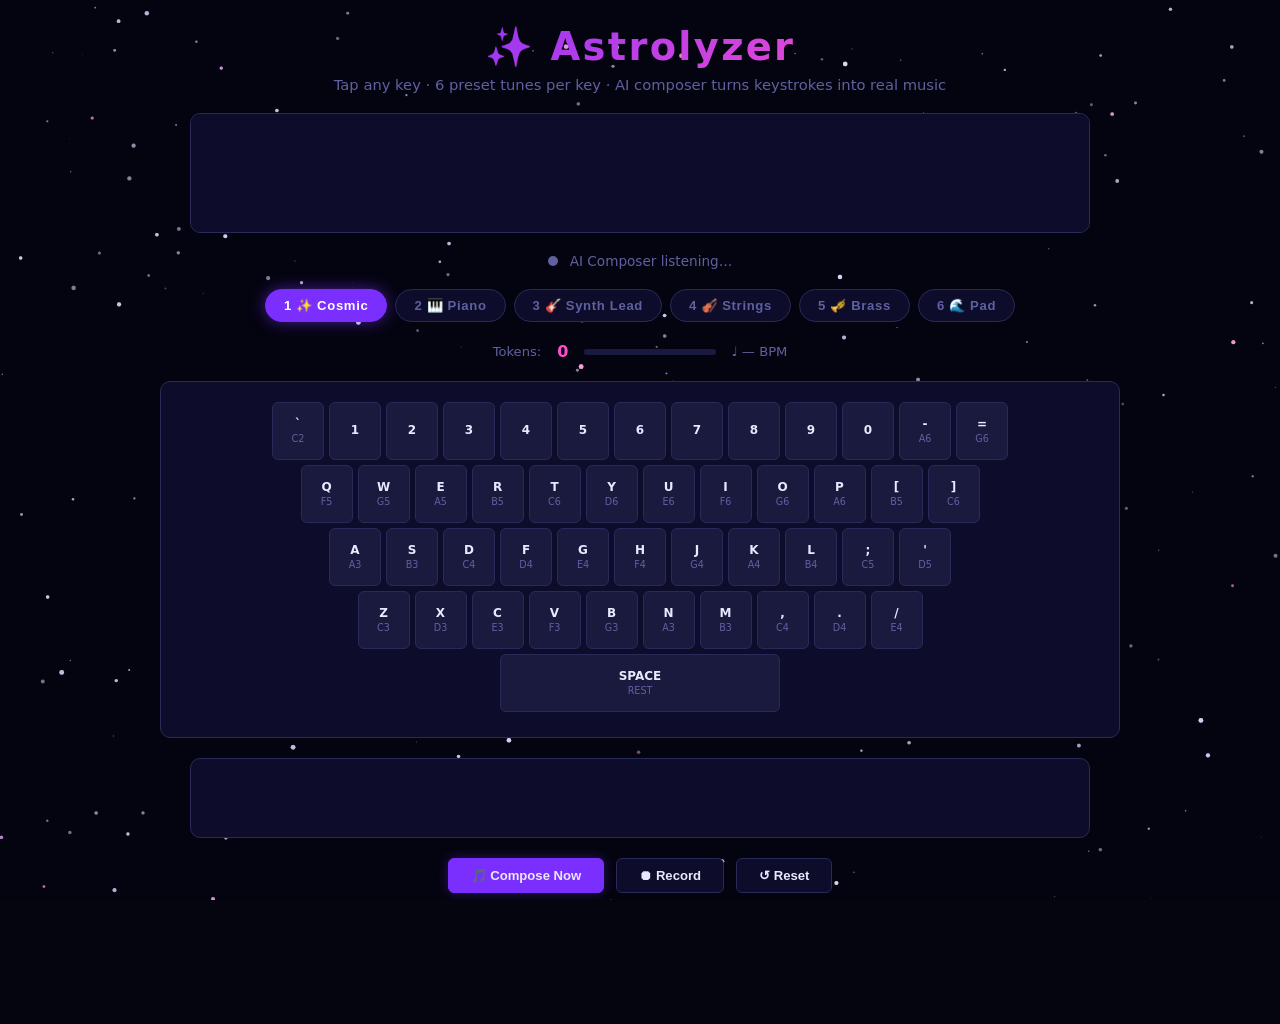
==== index.html @ dbb23461 "feat: add Astrolyzer cosmic keyboard synthesizer with AI composer - index.html: full single-page app" ====
<!DOCTYPE html>
<html lang="en">
<head>
  <meta charset="UTF-8" />
  <meta name="viewport" content="width=device-width, initial-scale=1.0" />
  <title>Astrolyzer – Cosmic Keyboard Synthesizer</title>
  <link rel="stylesheet" href="styles/main.css" />
</head>
<body>

<!-- Background starfield -->
<canvas id="starfield"></canvas>

<div id="app">

  <!-- ── Header ─────────────────────────────────────────── -->
  <header>
    <h1>✨ Astrolyzer</h1>
    <p>Tap any key · 6 preset tunes per key · AI composer turns keystrokes into real music</p>
  </header>

  <!-- ── Frequency spectrum visualizer ─────────────────── -->
  <div id="visualizer-wrap">
    <canvas id="visualizer"></canvas>
  </div>

  <!-- ── Composer status ────────────────────────────────── -->
  <div id="composer-status">
    <div class="dot" id="composer-dot"></div>
    <span id="composer-label">AI Composer listening…</span>
  </div>

  <!-- ── Preset selector (6 presets) ───────────────────── -->
  <div id="presets" role="group" aria-label="Sound presets">
    <!-- injected by main.js -->
  </div>

  <!-- ── Token bar ──────────────────────────────────────── -->
  <div id="token-bar">
    <span>Tokens:</span>
    <span id="token-count">0</span>
    <progress id="token-progress" max="16" value="0"></progress>
    <span id="tempo-label">♩ — BPM</span>
  </div>

  <!-- ── Virtual keyboard ───────────────────────────────── -->
  <div id="keyboard-wrap" aria-label="Virtual keyboard">
    <!-- Row 1: number row -->
    <div class="kb-row" id="row-num"></div>
    <!-- Row 2: QWERTY -->
    <div class="kb-row" id="row-q"></div>
    <!-- Row 3: ASDF -->
    <div class="kb-row" id="row-a"></div>
    <!-- Row 4: ZXCV -->
    <div class="kb-row" id="row-z"></div>
    <!-- Row 5: space -->
    <div class="kb-row" id="row-space"></div>
  </div>

  <!-- ── Song / token display ───────────────────────────── -->
  <div id="song-display" aria-live="polite" aria-label="Song tokens"></div>

  <!-- ── Controls ───────────────────────────────────────── -->
  <div id="controls">
    <button class="ctrl-btn primary" id="btn-compose">🎵 Compose Now</button>
    <button class="ctrl-btn" id="btn-record">⏺ Record</button>
    <button class="ctrl-btn danger" id="btn-reset">↺ Reset</button>
  </div>

  <!-- ── Knobs ──────────────────────────────────────────── -->
  <div id="knobs">
    <div class="knob-group">
      <label for="vol-slider">Volume</label>
      <input type="range" id="vol-slider" min="0" max="1" step="0.01" value="0.75" />
    </div>
    <div class="knob-group">
      <label for="reverb-slider">Reverb</label>
      <input type="range" id="reverb-slider" min="0" max="1" step="0.01" value="0.5" />
    </div>
  </div>

  <footer>
    Press <kbd>1</kbd>–<kbd>6</kbd> to switch presets &nbsp;|&nbsp;
    Tap any key to play &nbsp;|&nbsp;
    AI composer activates automatically ✨
  </footer>

</div><!-- /#app -->

<script type="module" src="src/main.js"></script>
</body>
</html>
---- styles/main.css ----
/* Astrolyzer – cosmic keyboard synthesizer */
*, *::before, *::after { box-sizing: border-box; margin: 0; padding: 0; }

:root {
  --bg: #050510;
  --panel: #0d0d2b;
  --accent: #7b2fff;
  --accent2: #ff4ecd;
  --text: #e8e8ff;
  --dim: #6060a0;
  --key-bg: #141432;
  --key-active: #7b2fff;
  --key-white: #1a1a3e;
  --radius: 10px;
}

html, body {
  height: 100%;
  background: var(--bg);
  color: var(--text);
  font-family: 'Segoe UI', system-ui, sans-serif;
  overflow-x: hidden;
}

/* ── Stars canvas (background) ───────────────────────────── */
#starfield {
  position: fixed;
  inset: 0;
  z-index: 0;
  pointer-events: none;
}

/* ── Layout ───────────────────────────────────────────────── */
#app {
  position: relative;
  z-index: 1;
  display: flex;
  flex-direction: column;
  align-items: center;
  min-height: 100vh;
  padding: 24px 16px 40px;
  gap: 20px;
}

/* ── Header ───────────────────────────────────────────────── */
header {
  text-align: center;
}
header h1 {
  font-size: 2.4rem;
  font-weight: 800;
  letter-spacing: .06em;
  background: linear-gradient(135deg, var(--accent), var(--accent2));
  -webkit-background-clip: text;
  -webkit-text-fill-color: transparent;
  background-clip: text;
}
header p {
  color: var(--dim);
  font-size: .92rem;
  margin-top: 6px;
}

/* ── Visualizer ───────────────────────────────────────────── */
#visualizer-wrap {
  width: 100%;
  max-width: 900px;
  background: var(--panel);
  border: 1px solid #2a2a5a;
  border-radius: var(--radius);
  overflow: hidden;
  height: 120px;
  position: relative;
}
#visualizer {
  width: 100%;
  height: 100%;
}

/* ── Composer status ──────────────────────────────────────── */
#composer-status {
  display: flex;
  align-items: center;
  gap: 12px;
  font-size: .85rem;
  color: var(--dim);
}
#composer-status .dot {
  width: 10px;
  height: 10px;
  border-radius: 50%;
  background: var(--dim);
  transition: background .3s, box-shadow .3s;
}
#composer-status .dot.active {
  background: var(--accent2);
  box-shadow: 0 0 10px var(--accent2);
}
#composer-label { transition: color .3s; }
#composer-label.active { color: var(--accent2); }

/* ── Preset selector ──────────────────────────────────────── */
#presets {
  display: flex;
  gap: 8px;
  flex-wrap: wrap;
  justify-content: center;
}
.preset-btn {
  padding: 8px 18px;
  border-radius: 20px;
  border: 1px solid #2a2a5a;
  background: var(--panel);
  color: var(--dim);
  cursor: pointer;
  font-size: .82rem;
  font-weight: 600;
  letter-spacing: .05em;
  transition: all .2s;
  user-select: none;
}
.preset-btn:hover { border-color: var(--accent); color: var(--text); }
.preset-btn.selected {
  background: var(--accent);
  border-color: var(--accent);
  color: #fff;
  box-shadow: 0 0 16px #7b2fff88;
}

/* ── Keyboard ─────────────────────────────────────────────── */
#keyboard-wrap {
  width: 100%;
  max-width: 960px;
  background: var(--panel);
  border: 1px solid #2a2a5a;
  border-radius: var(--radius);
  padding: 20px 16px;
}

.kb-row {
  display: flex;
  justify-content: center;
  gap: 5px;
  margin-bottom: 5px;
}

.key {
  display: flex;
  flex-direction: column;
  align-items: center;
  justify-content: center;
  min-width: 52px;
  height: 58px;
  border-radius: 6px;
  border: 1px solid #2a2a5a;
  background: var(--key-white);
  cursor: pointer;
  user-select: none;
  transition: background .08s, box-shadow .08s, transform .08s;
  position: relative;
  flex-shrink: 0;
}
.key .kb-label {
  font-size: .75rem;
  font-weight: 700;
  color: var(--text);
  line-height: 1;
}
.key .note-label {
  font-size: .6rem;
  color: var(--dim);
  margin-top: 3px;
}
.key:hover {
  border-color: var(--accent);
  background: #1e1e4a;
}
.key.active {
  background: var(--key-active);
  border-color: var(--accent);
  box-shadow: 0 0 18px var(--accent), 0 0 6px var(--accent2);
  transform: translateY(2px);
}
.key.composer-active {
  background: #2a1060;
  border-color: var(--accent2);
  box-shadow: 0 0 14px var(--accent2);
}

/* Space bar */
.key.space {
  min-width: 280px;
}

/* ── Token counter ────────────────────────────────────────── */
#token-bar {
  display: flex;
  align-items: center;
  gap: 16px;
  font-size: .82rem;
  color: var(--dim);
}
#token-count {
  font-weight: 700;
  color: var(--accent2);
  font-size: 1rem;
}
#token-bar progress {
  flex: 1;
  max-width: 200px;
  height: 6px;
  border-radius: 3px;
  appearance: none;
  background: #1a1a40;
  border: none;
}
#token-bar progress::-webkit-progress-bar { background: #1a1a40; border-radius: 3px; }
#token-bar progress::-webkit-progress-value {
  background: linear-gradient(90deg, var(--accent), var(--accent2));
  border-radius: 3px;
}

/* ── Song scroll ──────────────────────────────────────────── */
#song-display {
  width: 100%;
  max-width: 900px;
  background: var(--panel);
  border: 1px solid #2a2a5a;
  border-radius: var(--radius);
  padding: 14px 18px;
  font-size: .82rem;
  min-height: 80px;
  max-height: 160px;
  overflow-y: auto;
  color: var(--dim);
  line-height: 1.7;
}
#song-display span {
  display: inline-block;
  padding: 1px 5px;
  margin: 1px;
  border-radius: 4px;
  background: #1a1a40;
  color: var(--text);
  font-family: 'Courier New', monospace;
  font-size: .78rem;
}
#song-display span.composer {
  background: #2a1060;
  color: var(--accent2);
}

/* ── Controls ─────────────────────────────────────────────── */
#controls {
  display: flex;
  gap: 12px;
  flex-wrap: wrap;
  justify-content: center;
}
.ctrl-btn {
  padding: 9px 22px;
  border-radius: 6px;
  border: 1px solid #2a2a5a;
  background: var(--panel);
  color: var(--text);
  cursor: pointer;
  font-size: .82rem;
  font-weight: 600;
  transition: all .2s;
}
.ctrl-btn:hover { border-color: var(--accent); }
.ctrl-btn.danger:hover { border-color: #ff4e4e; color: #ff4e4e; }
.ctrl-btn.primary {
  background: var(--accent);
  border-color: var(--accent);
  box-shadow: 0 0 12px #7b2fff55;
}
.ctrl-btn.primary:hover { box-shadow: 0 0 22px #7b2fff99; }

/* ── Volume / tempo knobs ─────────────────────────────────── */
#knobs {
  display: flex;
  gap: 24px;
  align-items: center;
  flex-wrap: wrap;
  justify-content: center;
}
.knob-group {
  display: flex;
  flex-direction: column;
  align-items: center;
  gap: 6px;
  font-size: .78rem;
  color: var(--dim);
}
.knob-group label { font-weight: 600; }
.knob-group input[type=range] {
  width: 110px;
  accent-color: var(--accent);
}

/* ── Footer ───────────────────────────────────────────────── */
footer {
  color: var(--dim);
  font-size: .72rem;
  text-align: center;
}

/* ── Particle bursts ──────────────────────────────────────── */
.particle {
  position: fixed;
  border-radius: 50%;
  pointer-events: none;
  z-index: 999;
  animation: particle-fly 1s ease-out forwards;
}
@keyframes particle-fly {
  to { transform: translate(var(--dx), var(--dy)) scale(0); opacity: 0; }
}
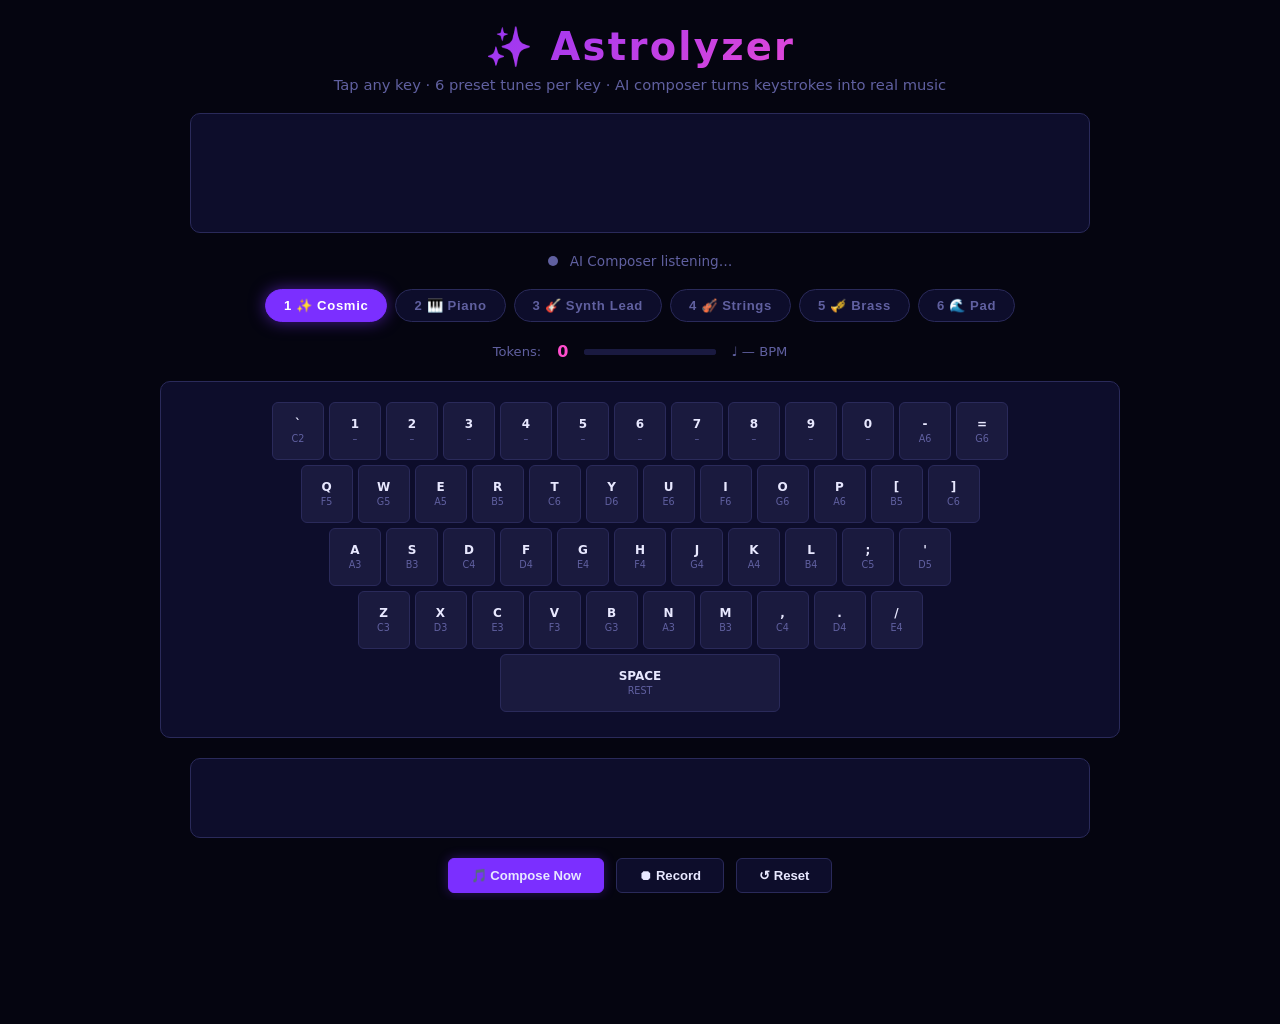
==== commit 9ff0610f: "fix: pre-render keyboard and presets in HTML for file:// compatibility Replace dynamic JS-built keyb" ====
--- a/index.html
+++ b/index.html
@@ -30,9 +30,14 @@
     <span id="composer-label">AI Composer listening…</span>
   </div>
 
-  <!-- ── Preset selector (6 presets) ───────────────────── -->
+  <!-- ── Preset selector – 6 presets, one per sound timbre ─────────── -->
   <div id="presets" role="group" aria-label="Sound presets">
-    <!-- injected by main.js -->
+    <button class="preset-btn selected" data-idx="0" style="--preset-color:#7b2fff">1  ✨ Cosmic</button>
+    <button class="preset-btn" data-idx="1" style="--preset-color:#c8c8ff">2  🎹 Piano</button>
+    <button class="preset-btn" data-idx="2" style="--preset-color:#ff4ecd">3  🎸 Synth Lead</button>
+    <button class="preset-btn" data-idx="3" style="--preset-color:#ffb347">4  🎻 Strings</button>
+    <button class="preset-btn" data-idx="4" style="--preset-color:#ffd700">5  🎺 Brass</button>
+    <button class="preset-btn" data-idx="5" style="--preset-color:#00e5ff">6  🌊 Pad</button>
   </div>
 
   <!-- ── Token bar ──────────────────────────────────────── -->
@@ -43,19 +48,77 @@
     <span id="tempo-label">♩ — BPM</span>
   </div>
 
-  <!-- ── Virtual keyboard ───────────────────────────────── -->
+  <!-- ── Virtual keyboard (pre-rendered; JS adds audio behaviour) ───── -->
   <div id="keyboard-wrap" aria-label="Virtual keyboard">
-    <!-- Row 1: number row -->
-    <div class="kb-row" id="row-num"></div>
-    <!-- Row 2: QWERTY -->
-    <div class="kb-row" id="row-q"></div>
-    <!-- Row 3: ASDF -->
-    <div class="kb-row" id="row-a"></div>
-    <!-- Row 4: ZXCV -->
-    <div class="kb-row" id="row-z"></div>
-    <!-- Row 5: space -->
-    <div class="kb-row" id="row-space"></div>
-  </div>
+
+    <!-- Number row -->
+    <div class="kb-row">
+      <div class="key" data-key="`"><span class="kb-label">`</span><span class="note-label">C2</span></div>
+      <div class="key" data-key="1"><span class="kb-label">1</span><span class="note-label">–</span></div>
+      <div class="key" data-key="2"><span class="kb-label">2</span><span class="note-label">–</span></div>
+      <div class="key" data-key="3"><span class="kb-label">3</span><span class="note-label">–</span></div>
+      <div class="key" data-key="4"><span class="kb-label">4</span><span class="note-label">–</span></div>
+      <div class="key" data-key="5"><span class="kb-label">5</span><span class="note-label">–</span></div>
+      <div class="key" data-key="6"><span class="kb-label">6</span><span class="note-label">–</span></div>
+      <div class="key" data-key="7"><span class="kb-label">7</span><span class="note-label">–</span></div>
+      <div class="key" data-key="8"><span class="kb-label">8</span><span class="note-label">–</span></div>
+      <div class="key" data-key="9"><span class="kb-label">9</span><span class="note-label">–</span></div>
+      <div class="key" data-key="0"><span class="kb-label">0</span><span class="note-label">–</span></div>
+      <div class="key" data-key="-"><span class="kb-label">-</span><span class="note-label">A6</span></div>
+      <div class="key" data-key="="><span class="kb-label">=</span><span class="note-label">G6</span></div>
+    </div>
+
+    <!-- Q row -->
+    <div class="kb-row">
+      <div class="key" data-key="q"><span class="kb-label">Q</span><span class="note-label">F5</span></div>
+      <div class="key" data-key="w"><span class="kb-label">W</span><span class="note-label">G5</span></div>
+      <div class="key" data-key="e"><span class="kb-label">E</span><span class="note-label">A5</span></div>
+      <div class="key" data-key="r"><span class="kb-label">R</span><span class="note-label">B5</span></div>
+      <div class="key" data-key="t"><span class="kb-label">T</span><span class="note-label">C6</span></div>
+      <div class="key" data-key="y"><span class="kb-label">Y</span><span class="note-label">D6</span></div>
+      <div class="key" data-key="u"><span class="kb-label">U</span><span class="note-label">E6</span></div>
+      <div class="key" data-key="i"><span class="kb-label">I</span><span class="note-label">F6</span></div>
+      <div class="key" data-key="o"><span class="kb-label">O</span><span class="note-label">G6</span></div>
+      <div class="key" data-key="p"><span class="kb-label">P</span><span class="note-label">A6</span></div>
+      <div class="key" data-key="["><span class="kb-label">[</span><span class="note-label">B5</span></div>
+      <div class="key" data-key="]"><span class="kb-label">]</span><span class="note-label">C6</span></div>
+    </div>
+
+    <!-- A row -->
+    <div class="kb-row">
+      <div class="key" data-key="a"><span class="kb-label">A</span><span class="note-label">A3</span></div>
+      <div class="key" data-key="s"><span class="kb-label">S</span><span class="note-label">B3</span></div>
+      <div class="key" data-key="d"><span class="kb-label">D</span><span class="note-label">C4</span></div>
+      <div class="key" data-key="f"><span class="kb-label">F</span><span class="note-label">D4</span></div>
+      <div class="key" data-key="g"><span class="kb-label">G</span><span class="note-label">E4</span></div>
+      <div class="key" data-key="h"><span class="kb-label">H</span><span class="note-label">F4</span></div>
+      <div class="key" data-key="j"><span class="kb-label">J</span><span class="note-label">G4</span></div>
+      <div class="key" data-key="k"><span class="kb-label">K</span><span class="note-label">A4</span></div>
+      <div class="key" data-key="l"><span class="kb-label">L</span><span class="note-label">B4</span></div>
+      <div class="key" data-key=";"><span class="kb-label">;</span><span class="note-label">C5</span></div>
+      <div class="key" data-key="'"><span class="kb-label">'</span><span class="note-label">D5</span></div>
+    </div>
+
+    <!-- Z row -->
+    <div class="kb-row">
+      <div class="key" data-key="z"><span class="kb-label">Z</span><span class="note-label">C3</span></div>
+      <div class="key" data-key="x"><span class="kb-label">X</span><span class="note-label">D3</span></div>
+      <div class="key" data-key="c"><span class="kb-label">C</span><span class="note-label">E3</span></div>
+      <div class="key" data-key="v"><span class="kb-label">V</span><span class="note-label">F3</span></div>
+      <div class="key" data-key="b"><span class="kb-label">B</span><span class="note-label">G3</span></div>
+      <div class="key" data-key="n"><span class="kb-label">N</span><span class="note-label">A3</span></div>
+      <div class="key" data-key="m"><span class="kb-label">M</span><span class="note-label">B3</span></div>
+      <div class="key" data-key=","><span class="kb-label">,</span><span class="note-label">C4</span></div>
+      <div class="key" data-key="."><span class="kb-label">.</span><span class="note-label">D4</span></div>
+      <div class="key" data-key="/"><span class="kb-label">/</span><span class="note-label">E4</span></div>
+    </div>
+
+    <!-- Space bar -->
+    <div class="kb-row">
+      <div class="key space" data-key=" "><span class="kb-label">SPACE</span><span class="note-label">REST</span></div>
+    </div>
+
+  </div><!-- /#keyboard-wrap -->
 
   <!-- ── Song / token display ───────────────────────────── -->
   <div id="song-display" aria-live="polite" aria-label="Song tokens"></div>
@@ -87,6 +150,10 @@
 
 </div><!-- /#app -->
 
-<script type="module" src="src/main.js"></script>
+<script src="src/keyboard.js"></script>
+<script src="src/synthesizer.js"></script>
+<script src="src/composer.js"></script>
+<script src="src/visualizer.js"></script>
+<script src="src/main.js"></script>
 </body>
 </html>
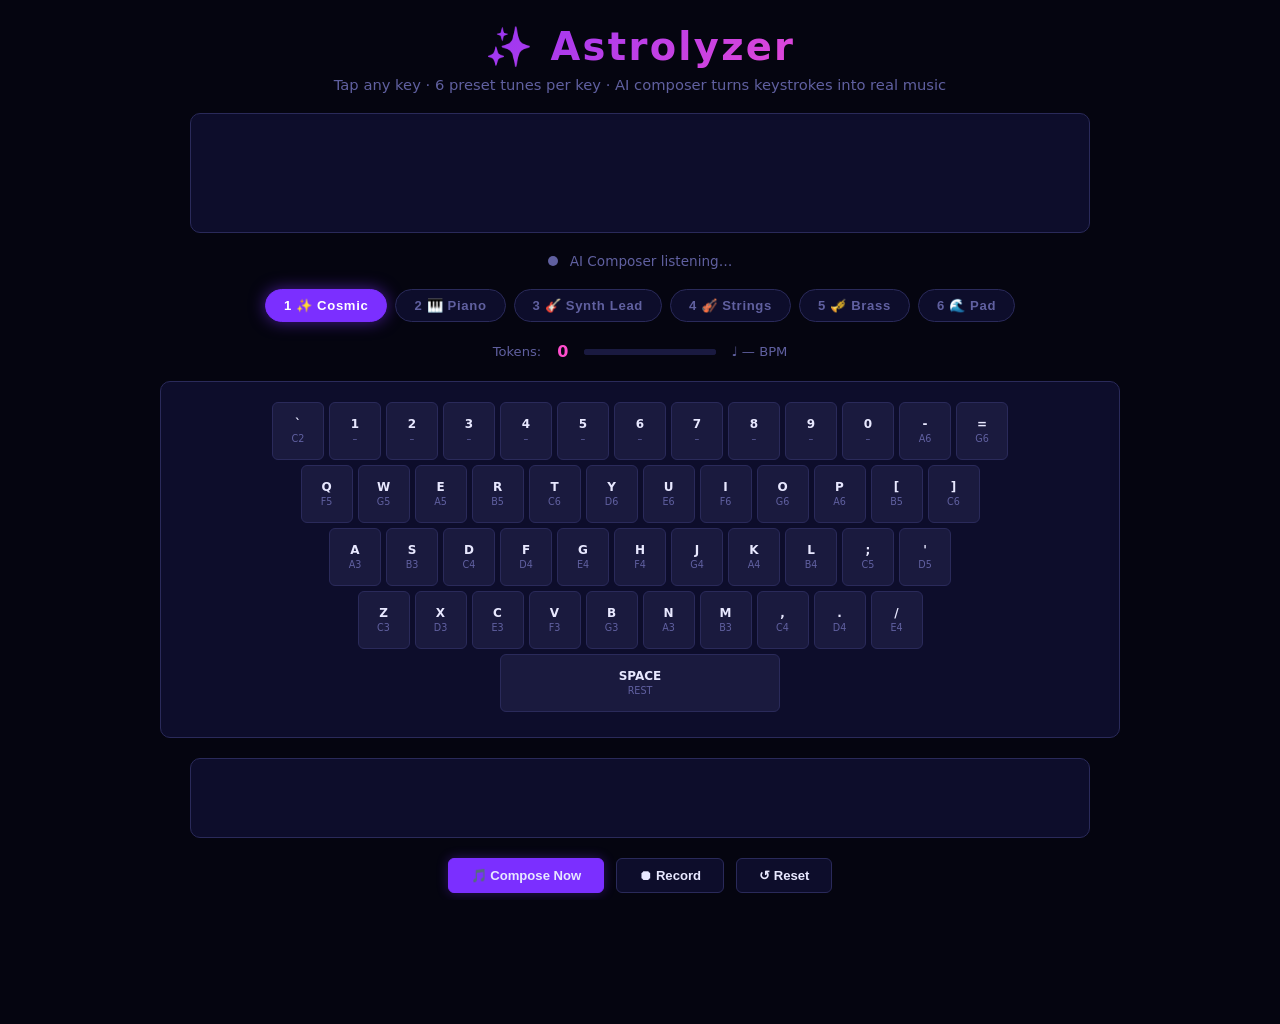
==== commit 1325554d: "Add shared Unified Wallet menu" ====
--- a/index.html
+++ b/index.html
@@ -155,5 +155,5 @@
 <script src="src/composer.js"></script>
 <script src="src/visualizer.js"></script>
 <script src="src/main.js"></script>
-</body>
+<script src="https://www-infinity4.github.io/Mint-For-Infinity/infinity-wallet-menu.js?v=20260814-menu2"></script></body>
 </html>
